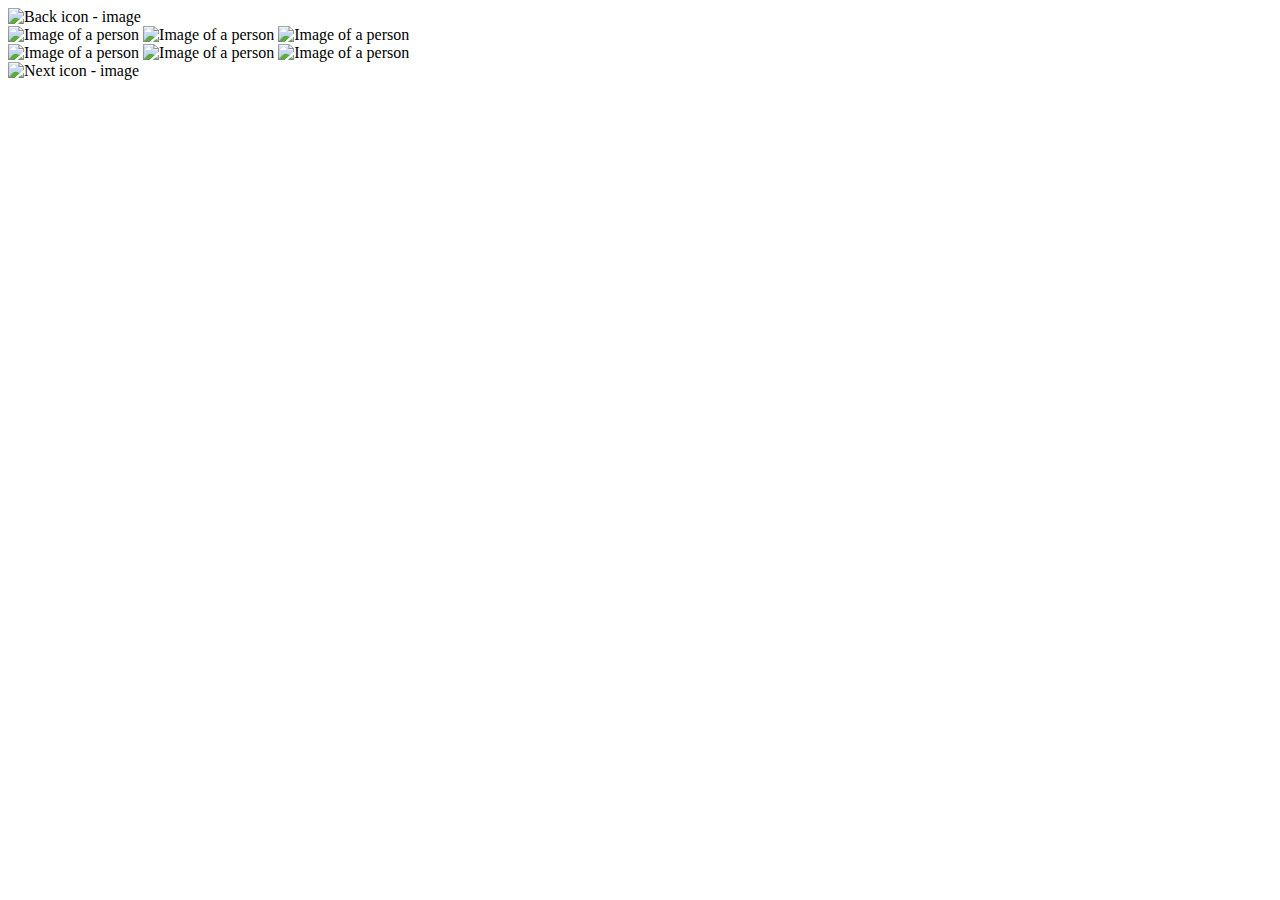
==== aindex.html @ fa3f498e "Add files via upload" ====
<!DOCTYPE html>
<html lang="en">
<head>
    <meta charset="UTF-8">
    <meta name="viewport" content="width=device-width, initial-scale=1.0">
    <title>Image Gallery</title>
    <link rel="stylesheet" href="/SerkanBahtiyar.github.io-main/assets/css/astyle.css">
</head>
<body>
    <div class="gallery-wrap">
        <img src="/SerkanBahtiyar.github.io-main/assets/img/back.png" alt="Back icon - image" id="backBtn">
        <div class="gallery">
            <div>
                <span><img src="/SerkanBahtiyar.github.io-main/assets/img/1.jpg" alt="Image of a person"></span>
                <span><img src="/SerkanBahtiyar.github.io-main/assets/img/2.jpg" alt="Image of a person"></span>
                <span><img src="/SerkanBahtiyar.github.io-main/assets/img/3.jpg" alt="Image of a person"></span>
            </div>
            <div>
                <span><img src="/SerkanBahtiyar.github.io-main/assets/img/4.jpg" alt="Image of a person"></span>
                <span><img src="/SerkanBahtiyar.github.io-main/assets/img/2.jpg" alt="Image of a person"></span>
                <span><img src="/SerkanBahtiyar.github.io-main/assets/img/3.jpg" alt="Image of a person"></span>
            </div>
        </div>

        <img src="/SerkanBahtiyar.github.io-main/assets/img/next.png" alt="Next icon - image" id="nextBtn">
    </div>


    <!--JS File-->
    <script src="/SerkanBahtiyar.github.io-main/assets/js/ascript.js"></script>
</body>
</html>
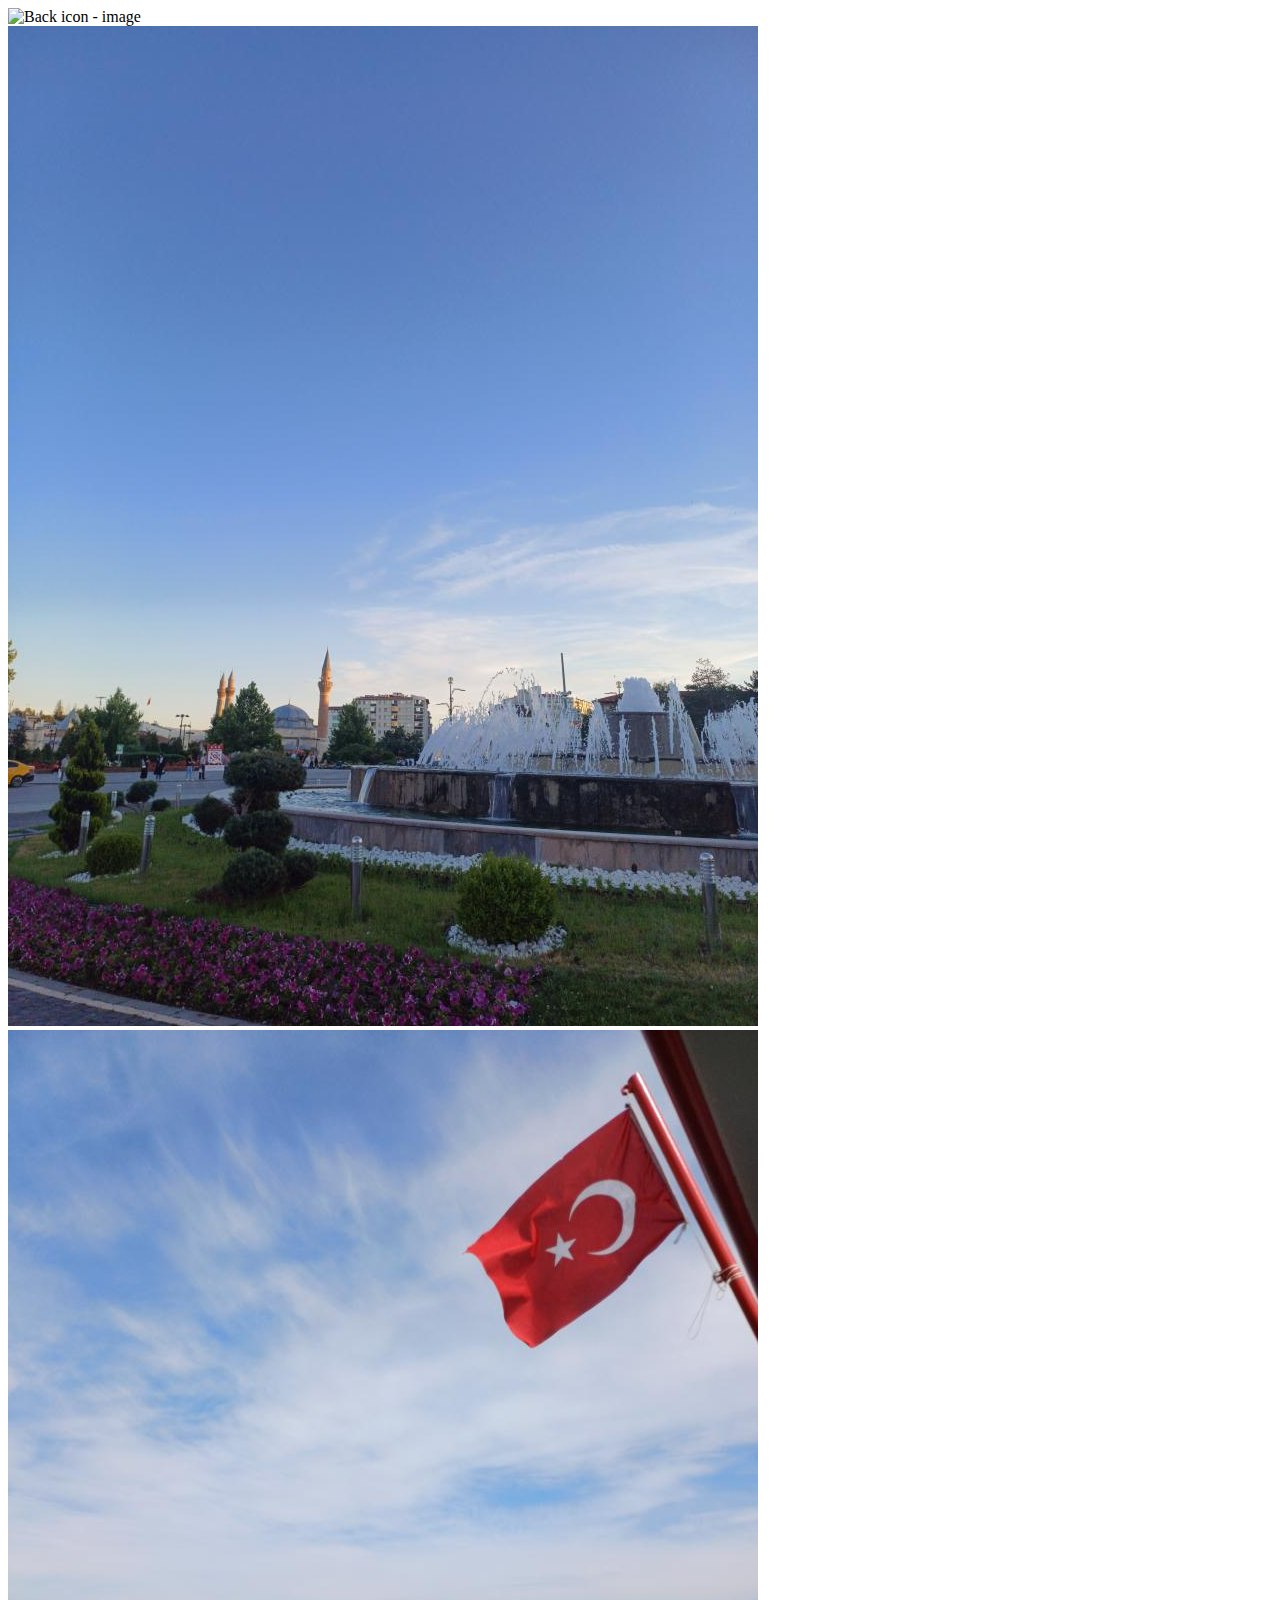
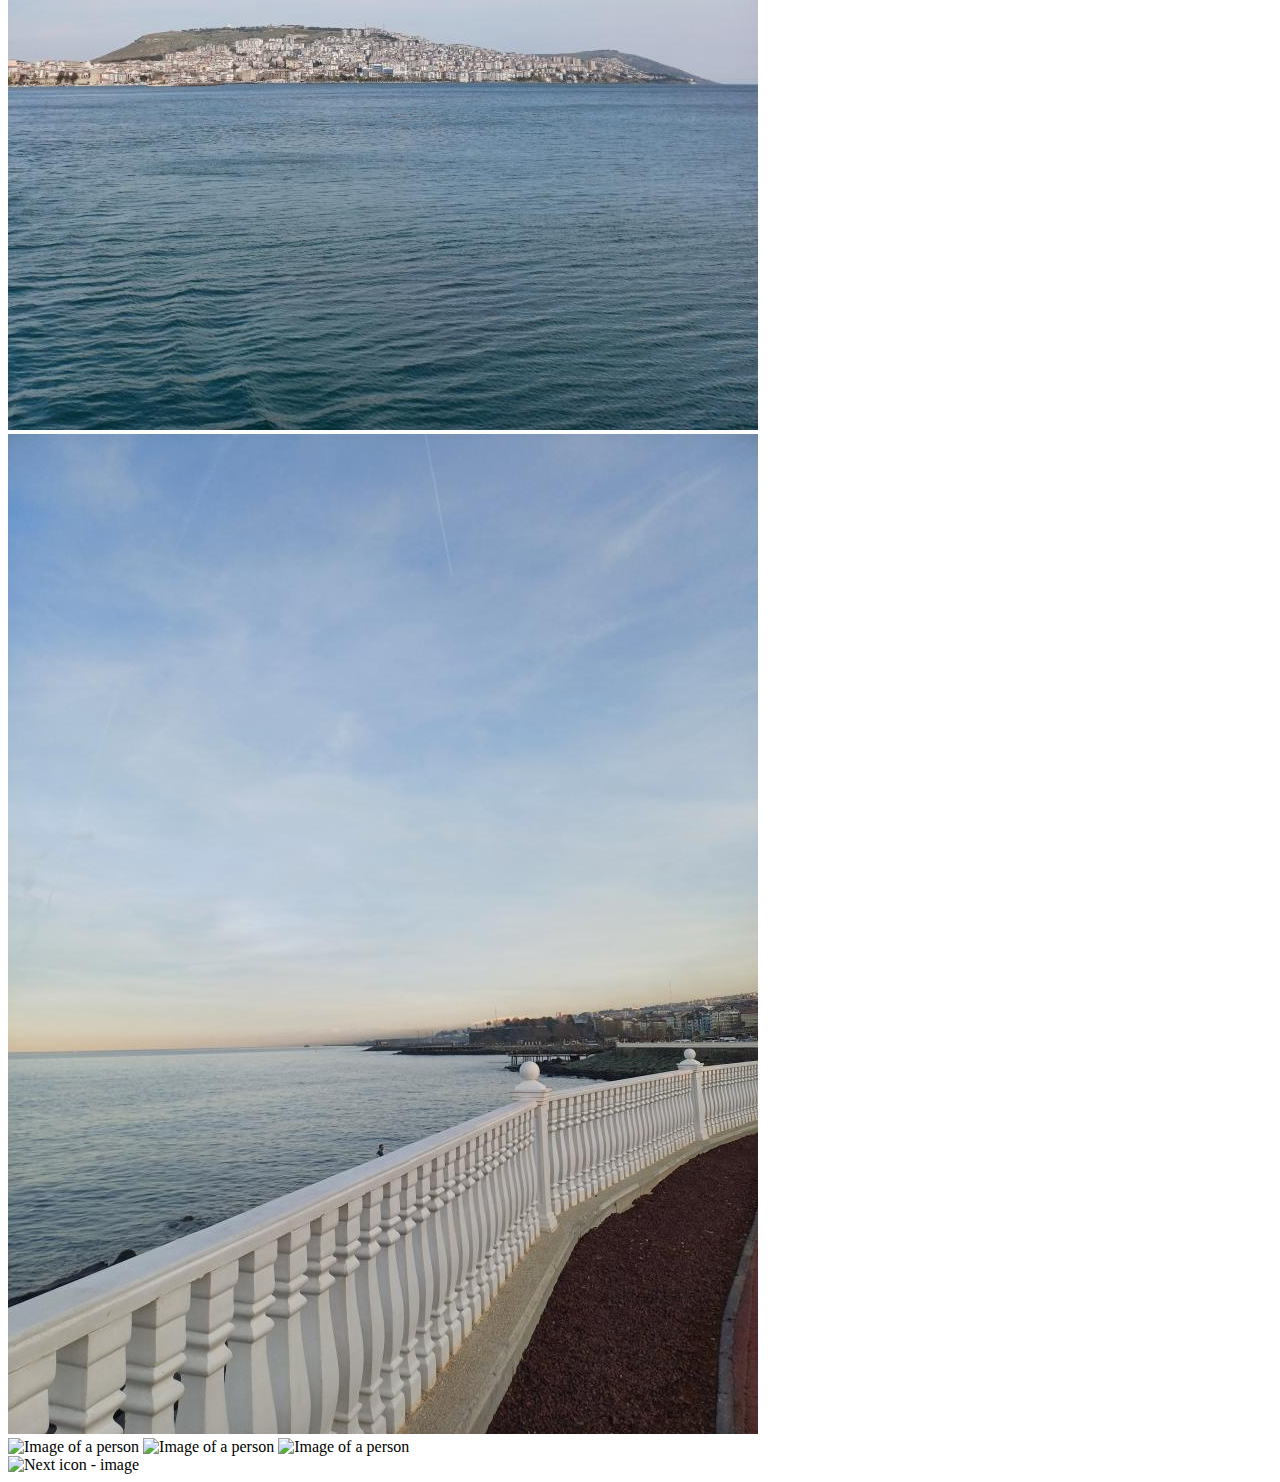
==== commit 513ae749: "Update aindex.html" ====
--- a/aindex.html
+++ b/aindex.html
@@ -11,9 +11,9 @@
         <img src="/SerkanBahtiyar.github.io-main/assets/img/back.png" alt="Back icon - image" id="backBtn">
         <div class="gallery">
             <div>
-                <span><img src="/SerkanBahtiyar.github.io-main/assets/img/1.jpg" alt="Image of a person"></span>
-                <span><img src="/SerkanBahtiyar.github.io-main/assets/img/2.jpg" alt="Image of a person"></span>
-                <span><img src="/SerkanBahtiyar.github.io-main/assets/img/3.jpg" alt="Image of a person"></span>
+                <span><img src="/assets/img/1.jpg" alt="Image of a person"></span>
+                <span><img src="/assets/img/2.jpg" alt="Image of a person"></span>
+                <span><img src="/assets/img/3.jpg" alt="Image of a person"></span>
             </div>
             <div>
                 <span><img src="/SerkanBahtiyar.github.io-main/assets/img/4.jpg" alt="Image of a person"></span>
@@ -29,4 +29,4 @@
     <!--JS File-->
     <script src="/SerkanBahtiyar.github.io-main/assets/js/ascript.js"></script>
 </body>
-</html>+</html>
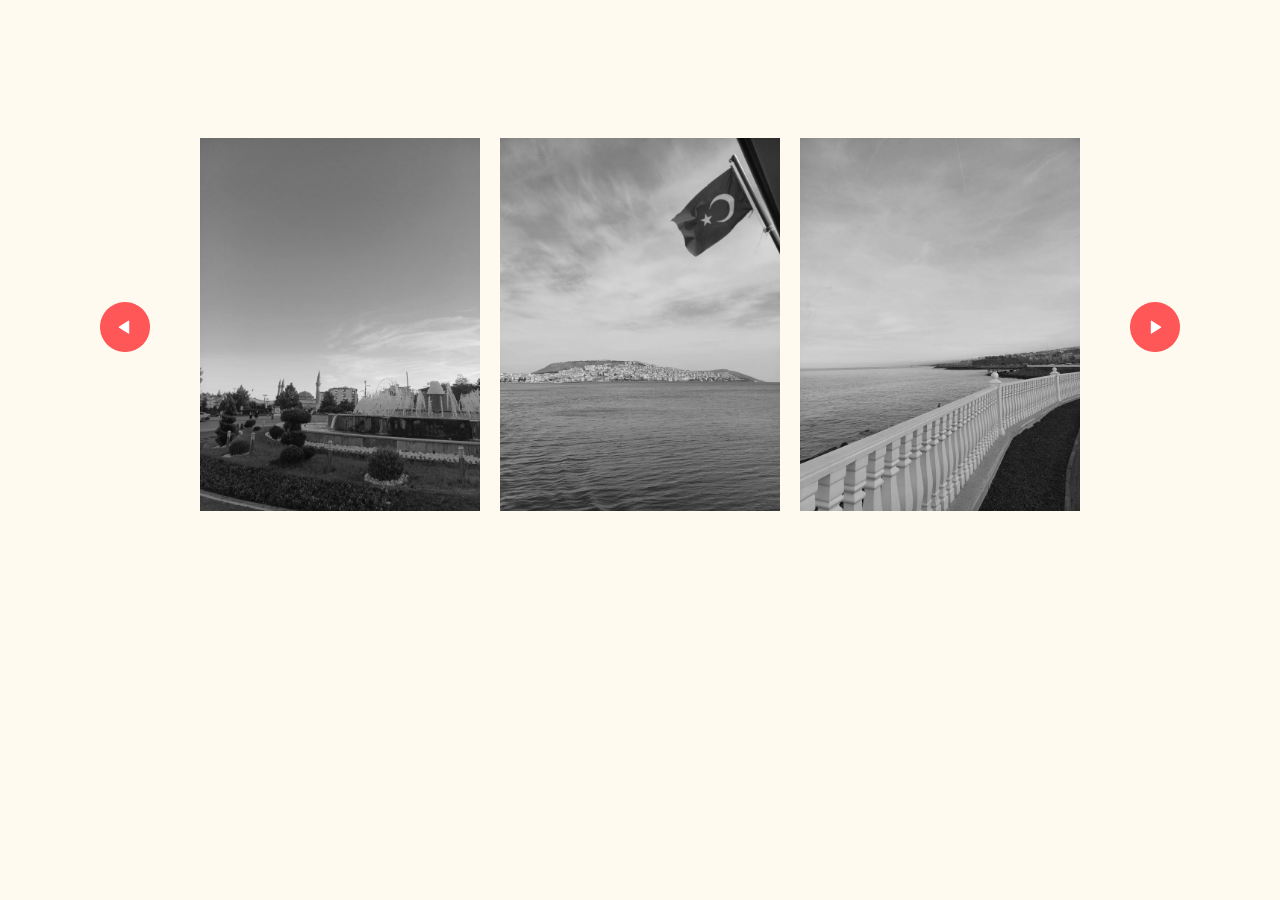
==== commit 73173261: "Update aindex.html" ====
--- a/aindex.html
+++ b/aindex.html
@@ -4,11 +4,11 @@
     <meta charset="UTF-8">
     <meta name="viewport" content="width=device-width, initial-scale=1.0">
     <title>Image Gallery</title>
-    <link rel="stylesheet" href="/SerkanBahtiyar.github.io-main/assets/css/astyle.css">
+    <link rel="stylesheet" href="/assets/css/astyle.css">
 </head>
 <body>
     <div class="gallery-wrap">
-        <img src="/SerkanBahtiyar.github.io-main/assets/img/back.png" alt="Back icon - image" id="backBtn">
+        <img src="/assets/img/back.png" alt="Back icon - image" id="backBtn">
         <div class="gallery">
             <div>
                 <span><img src="/assets/img/1.jpg" alt="Image of a person"></span>
@@ -22,11 +22,11 @@
             </div>
         </div>
 
-        <img src="/SerkanBahtiyar.github.io-main/assets/img/next.png" alt="Next icon - image" id="nextBtn">
+        <img src="/assets/img/next.png" alt="Next icon - image" id="nextBtn">
     </div>
 
 
     <!--JS File-->
-    <script src="/SerkanBahtiyar.github.io-main/assets/js/ascript.js"></script>
+    <script src="/assets/js/ascript.js"></script>
 </body>
 </html>
--- a/assets/css/astyle.css
+++ b/assets/css/astyle.css
@@ -0,0 +1,56 @@
+* {
+    margin: 0;
+    padding: 0;
+    font-family: 'Poppins', sans-serif;
+    box-sizing: border-box;
+}
+
+body {
+    background: floralwhite;
+}
+
+.gallery {
+    width: 900px;
+    display: flex;
+    overflow-x: scroll;
+}
+
+.gallery div {
+    width: 100%;
+    display: grid;
+    grid-template-columns: auto auto auto;
+    grid-gap: 20px;
+    padding: 10px;
+    flex: none;
+}
+
+.gallery div img {
+    width: 100%;
+    filter: grayscale(100%);
+    transition: transform 0.5s;
+
+}
+
+.gallery::-webkit-scrollbar {
+    display: none;
+}
+
+.gallery-wrap {
+    display: flex;
+    align-items: center;
+    justify-content: center;
+    margin: 10% auto;
+}
+
+#backBtn,
+#nextBtn {
+    width: 50px;
+    cursor: pointer;
+    margin: 40px;
+}
+
+.gallery div img:hover {
+    filter: grayscale(0);
+    cursor: pointer;
+    transform: scale(1.1);
+}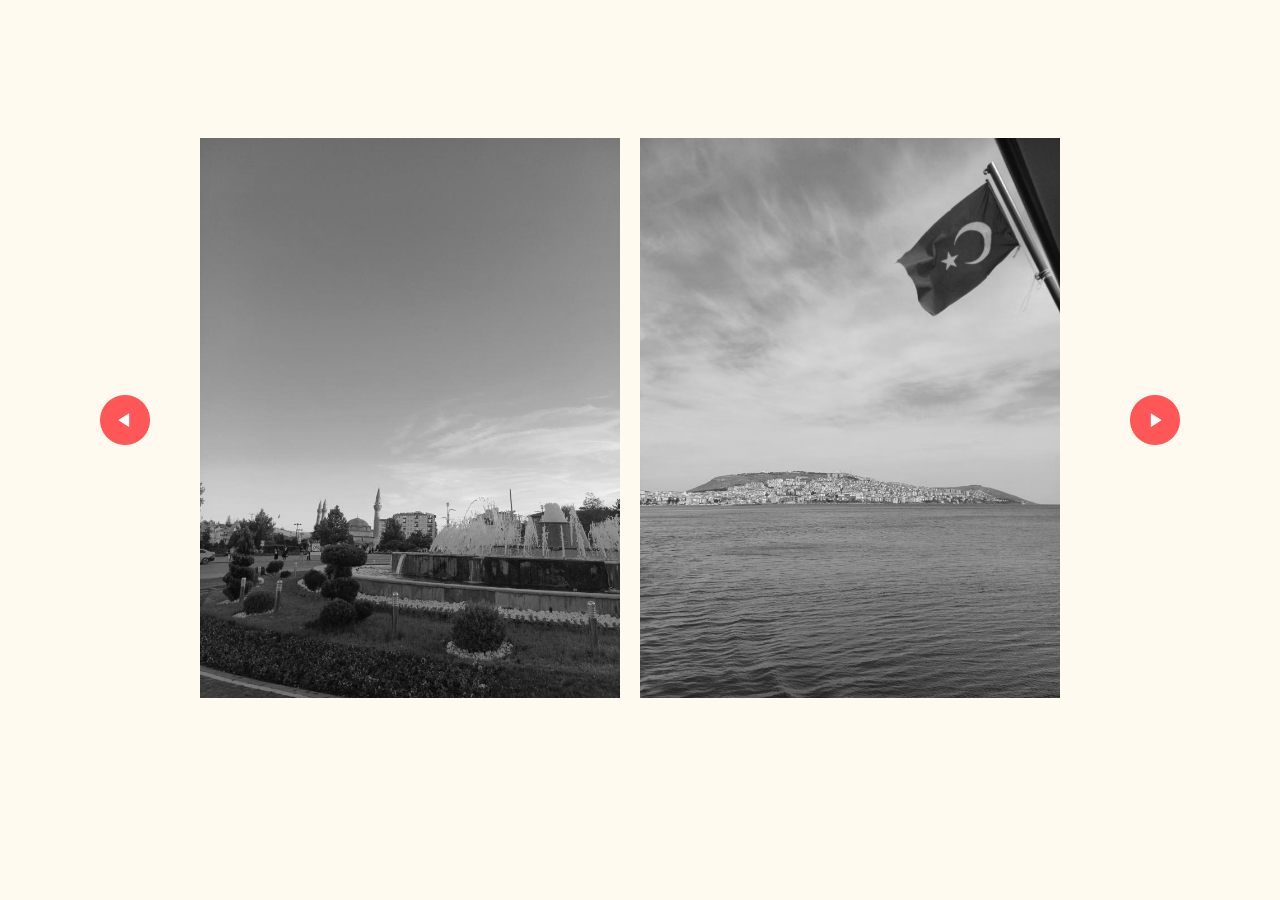
==== commit 3e2b0843: "Update aindex.html" ====
--- a/aindex.html
+++ b/aindex.html
@@ -13,12 +13,10 @@
             <div>
                 <span><img src="/assets/img/1.jpg" alt="Image of a person"></span>
                 <span><img src="/assets/img/2.jpg" alt="Image of a person"></span>
-                <span><img src="/assets/img/3.jpg" alt="Image of a person"></span>
+             
             </div>
             <div>
-                <span><img src="/SerkanBahtiyar.github.io-main/assets/img/4.jpg" alt="Image of a person"></span>
-                <span><img src="/SerkanBahtiyar.github.io-main/assets/img/2.jpg" alt="Image of a person"></span>
-                <span><img src="/SerkanBahtiyar.github.io-main/assets/img/3.jpg" alt="Image of a person"></span>
+            
             </div>
         </div>
 
